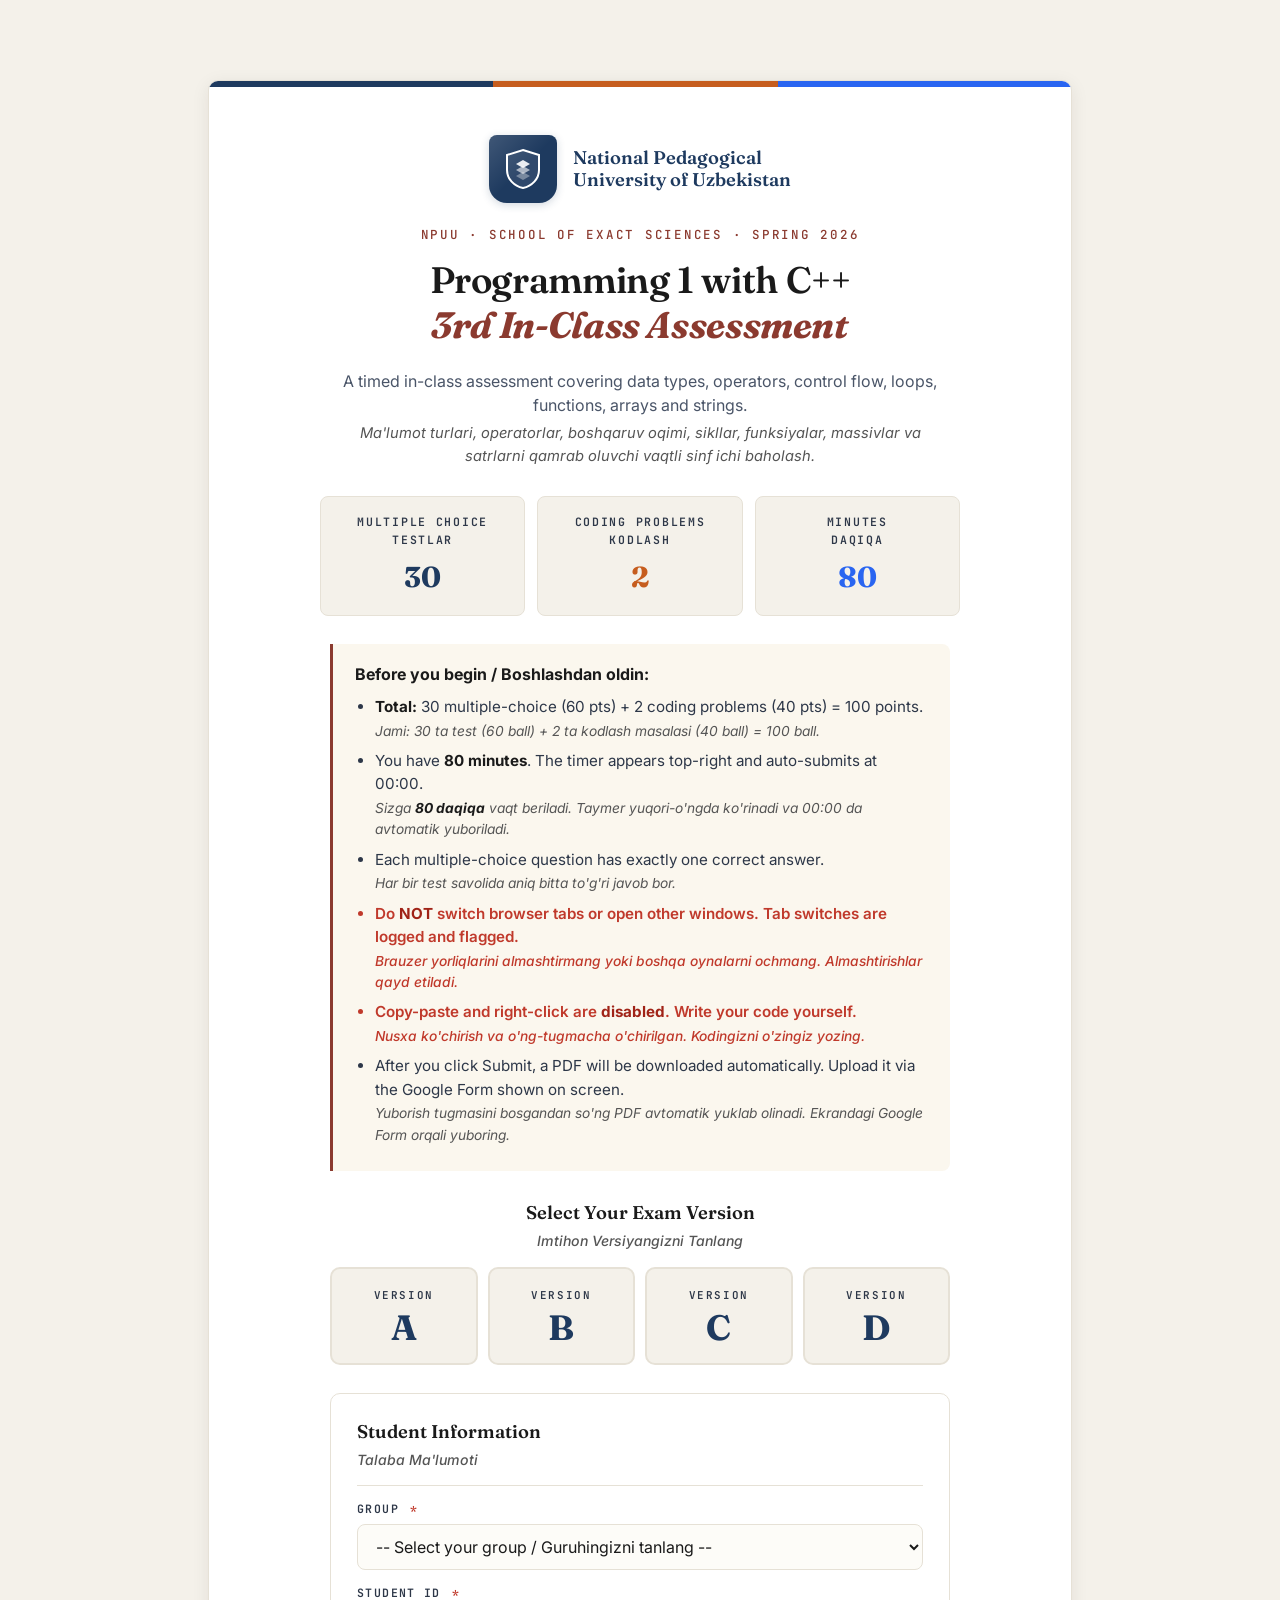
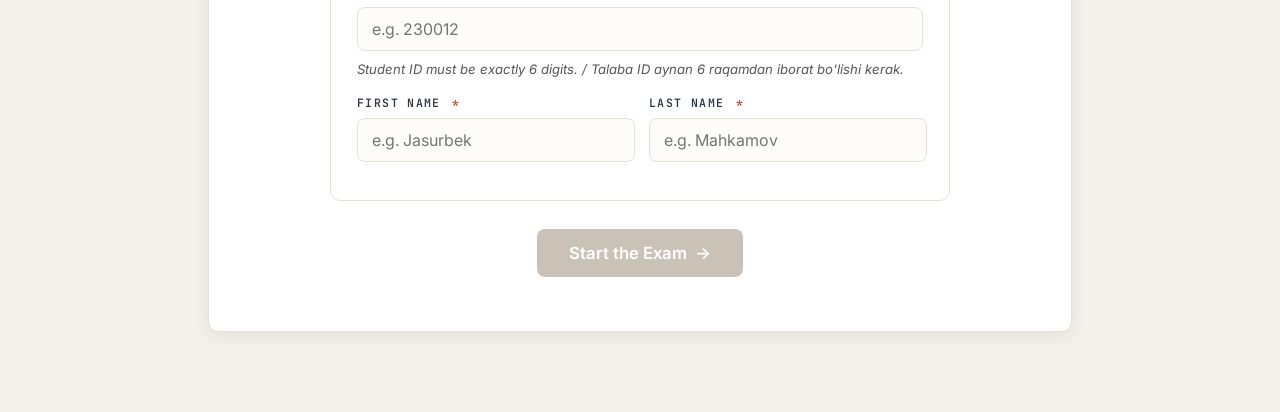
==== index.html @ 938a94cd "Initial Upload" ====
<!doctype html>
<html lang="en">
  <head>
    <meta charset="UTF-8" />
    <meta name="viewport" content="width=device-width, initial-scale=1.0" />
    <title>Programming 1 with C++ — 3rd In-Class Assessment — NPUU</title>
    <link rel="preconnect" href="https://fonts.googleapis.com" />
    <link rel="preconnect" href="https://fonts.gstatic.com" crossorigin />
    <link
      href="https://fonts.googleapis.com/css2?family=Fraunces:wght@500;600;700&family=Inter:wght@400;500;600;700&family=JetBrains+Mono:wght@400;500&display=swap"
      rel="stylesheet"
    />
    <link rel="stylesheet" href="css/styles.css" />
  </head>
  <body>
    <div class="wrap">
      <section id="welcome">
        <!-- NPUU Logo Block -->
        <div class="logo-block">
          <div class="logo-shield">
            <svg
              viewBox="0 0 42 42"
              fill="none"
              xmlns="http://www.w3.org/2000/svg"
            >
              <path
                d="M21 2 L37 7 L37 22 C37 31 30 38 21 40 C12 38 5 31 5 22 L5 7 Z"
                stroke="white"
                stroke-width="2"
                fill="rgba(255,255,255,0.08)"
              />
              <path
                d="M14 16 L21 12 L28 16 L21 20 Z"
                fill="white"
                opacity="0.9"
              />
              <path
                d="M14 22 L21 18 L28 22 L21 26 Z"
                fill="white"
                opacity="0.6"
              />
              <path
                d="M14 28 L21 24 L28 28 L21 32 Z"
                fill="white"
                opacity="0.35"
              />
            </svg>
          </div>
          <div class="logo-text">
            <div class="ln1">National Pedagogical</div>
            <div class="ln2">University of Uzbekistan</div>
          </div>
        </div>

        <div class="eyebrow">NPUU · School of Exact Sciences · Spring 2026</div>
        <h1>Programming 1 with C++<br /><em>3rd In-Class Assessment</em></h1>

        <p class="lead">
          A timed in-class assessment covering data types, operators, control
          flow, loops, functions, arrays and strings.
          <span class="uz"
            >Ma'lumot turlari, operatorlar, boshqaruv oqimi, sikllar,
            funksiyalar, massivlar va satrlarni qamrab oluvchi vaqtli sinf ichi
            baholash.</span
          >
        </p>

        <div class="meta-grid">
          <div class="meta-item m1">
            <div class="k">Multiple Choice<br />Testlar</div>
            <div class="v">30</div>
          </div>
          <div class="meta-item m2">
            <div class="k">Coding Problems<br />Kodlash</div>
            <div class="v">2</div>
          </div>
          <div class="meta-item m3">
            <div class="k">Minutes<br />Daqiqa</div>
            <div class="v">80</div>
          </div>
        </div>

        <div class="rules">
          <strong>Before you begin / Boshlashdan oldin:</strong>
          <ul>
            <li>
              <b>Total:</b> 30 multiple-choice (60 pts) + 2 coding problems (40
              pts) = 100 points.
              <span class="uz"
                >Jami: 30 ta test (60 ball) + 2 ta kodlash masalasi (40 ball) =
                100 ball.</span
              >
            </li>
            <li>
              You have <b>80 minutes</b>. The timer appears top-right and
              auto-submits at 00:00.
              <span class="uz"
                >Sizga <b>80 daqiqa</b> vaqt beriladi. Taymer yuqori-o'ngda
                ko'rinadi va 00:00 da avtomatik yuboriladi.</span
              >
            </li>
            <li>
              Each multiple-choice question has exactly one correct answer.
              <span class="uz"
                >Har bir test savolida aniq bitta to'g'ri javob bor.</span
              >
            </li>
            <li class="rule-critical">
              Do <b>NOT</b> switch browser tabs or open other windows. Tab
              switches are logged and flagged.
              <span class="uz"
                >Brauzer yorliqlarini almashtirmang yoki boshqa oynalarni
                ochmang. Almashtirishlar qayd etiladi.</span
              >
            </li>
            <li class="rule-critical">
              Copy-paste and right-click are <b>disabled</b>. Write your code
              yourself.
              <span class="uz"
                >Nusxa ko'chirish va o'ng-tugmacha o'chirilgan. Kodingizni
                o'zingiz yozing.</span
              >
            </li>
            <li>
              After you click Submit, a PDF will be downloaded automatically.
              Upload it via the Google Form shown on screen.
              <span class="uz"
                >Yuborish tugmasini bosgandan so'ng PDF avtomatik yuklab
                olinadi. Ekrandagi Google Form orqali yuboring.</span
              >
            </li>
          </ul>
        </div>

        <!-- Version Selection -->
        <div class="version-section">
          <h3>
            Select Your Exam Version
            <span class="uz">Imtihon Versiyangizni Tanlang</span>
          </h3>
          <div class="version-grid">
            <div class="version-card" data-version="A">
              <div class="v-label">Version</div>
              <div class="v-letter">A</div>
            </div>
            <div class="version-card" data-version="B">
              <div class="v-label">Version</div>
              <div class="v-letter">B</div>
            </div>
            <div class="version-card" data-version="C">
              <div class="v-label">Version</div>
              <div class="v-letter">C</div>
            </div>
            <div class="version-card" data-version="D">
              <div class="v-label">Version</div>
              <div class="v-letter">D</div>
            </div>
          </div>
        </div>

        <!-- Student Info Form -->
        <div class="info-form">
          <h3>
            Student Information
            <span class="uz">Talaba Ma'lumoti</span>
          </h3>
          <hr />

          <div class="form-row">
            <label>Group <span class="req">*</span></label>
            <select id="studentGroup">
              <option value="">
                -- Select your group / Guruhingizni tanlang --
              </option>
              <option value="FAR1">FAR1</option>
              <option value="FAR2">FAR2</option>
              <option value="FM4">FM4</option>
              <option value="FM5">FM5</option>
              <option value="FIT5">FIT5</option>
            </select>
          </div>

          <div class="form-row">
            <label>Student ID <span class="req">*</span></label>
            <input
              type="text"
              id="studentId"
              placeholder="e.g. 230012"
              maxlength="6"
              inputmode="numeric"
              autocomplete="off"
            />
            <div class="hint" id="idHint">
              Student ID must be exactly 6 digits. / Talaba ID aynan 6 raqamdan
              iborat bo'lishi kerak.
            </div>
          </div>

          <div class="form-two">
            <div class="form-row">
              <label>First Name <span class="req">*</span></label>
              <input
                type="text"
                id="studentFirstName"
                placeholder="e.g. Jasurbek"
                autocomplete="off"
              />
            </div>
            <div class="form-row">
              <label>Last Name <span class="req">*</span></label>
              <input
                type="text"
                id="studentLastName"
                placeholder="e.g. Mahkamov"
                autocomplete="off"
              />
            </div>
          </div>
        </div>

        <button id="startBtn" class="btn" type="button" disabled>
          Start the Exam &nbsp;→
        </button>
      </section>
    </div>

    <!-- Modal popup -->
    <div id="modal" class="modal-overlay" role="dialog" aria-modal="true">
      <div class="modal" id="modal-box">
        <div class="modal-body">
          <div class="modal-icon" id="modal-icon">!</div>
          <h3 id="modal-title">
            Title
            <span class="uz" id="modal-title-uz">Sarlavha</span>
          </h3>
          <p id="modal-text">Message</p>
          <div
            class="progress-info"
            id="modal-progress"
            style="display: none"
          ></div>
        </div>
        <div class="modal-footer">
          <button id="modal-cancel" class="modal-btn secondary" type="button">
            Cancel
          </button>
          <button id="modal-ok" class="modal-btn primary" type="button">
            OK
          </button>
        </div>
      </div>
    </div>

    <!-- Load scripts -->
    <script src="js/questions/question-bank.js"></script>
    <script src="js/questions/version-a.js"></script>
    <script src="js/questions/version-b.js"></script>
    <script src="js/questions/version-c.js"></script>
    <script src="js/questions/version-d.js"></script>
    <script src="js/app.js"></script>
  </body>
</html>
---- css/styles.css ----
/* =============================================================
   C++ Homework Assignment — Shared Styles
   Academic/editorial theme for NPUU
   ============================================================= */

:root{
  --bg:          #f4f1ea;
  --bg-panel:    #ffffff;
  --ink:         #1a1a1a;
  --ink-strong:  #2d3748;
  --ink-soft:    #4a5568;        /* darker than before */
  --ink-medium:  #555555;         /* for dark-but-not-black body text */
  --ink-faint:   #718096;
  --line:        #e6e1d6;
  --accent:      #8b3a2f;
  --accent-dark: #6b2a22;
  --c1:          #1e3a5f;
  --c2:          #c65d1e;
  --c3:          #2965f1;
  --c4:          #0f8c93;
  --danger:      #c0392b;
  --danger-dark: #a02317;
  --danger-bg:   #fce8e6;
  --correct:     #2d7a3a;
  --correct-bg:  #e8f3ea;
  --wrong:       #b3261e;
  --wrong-bg:    #fbe9e7;
  --warn:        #c14a1a;
  --code-light:  #e8f1f8;         /* student code box */
  --code-light2: #fff4e6;         /* reference solution box */
  --radius:      10px;
  --shadow-sm:   0 1px 2px rgba(0,0,0,.05);
  --shadow-md:   0 4px 18px rgba(40,30,20,.08);
}

*,*::before,*::after{box-sizing:border-box;margin:0;padding:0}
html,body{
  background:var(--bg);
  color:var(--ink-strong);
  font-family:'Inter',system-ui,-apple-system,sans-serif;
  line-height:1.55;
  -webkit-font-smoothing:antialiased;
}

body{
  background-image:
    radial-gradient(circle at 20% 10%, rgba(30,58,95,.05), transparent 40%),
    radial-gradient(circle at 80% 90%, rgba(198,93,30,.05), transparent 45%),
    var(--bg);
  min-height:100vh;
  user-select:none;
  -webkit-user-select:none;
  -moz-user-select:none;
}

input[type="text"], textarea, select {
  user-select:text !important;
  -webkit-user-select:text !important;
}

.wrap{max-width:920px;margin:0 auto;padding:40px 28px 80px}

/* ---------- Welcome screen ---------- */
#welcome{
  background:var(--bg-panel);
  border:1px solid var(--line);
  border-radius:var(--radius);
  padding:54px 40px;
  margin-top:40px;
  box-shadow:var(--shadow-md);
  text-align:center;
  position:relative;
  overflow:hidden;
}
#welcome::before{
  content:"";
  position:absolute;inset:0 0 auto 0;height:6px;
  background:linear-gradient(90deg,var(--c1) 0 33%,var(--c2) 33% 66%,var(--c3) 66% 100%);
}

/* ---------- NPUU logo block ---------- */
.logo-block{
  display:flex;align-items:center;justify-content:center;
  gap:16px;margin-bottom:22px;flex-wrap:wrap;
}
.logo-shield{
  width:68px;height:68px;flex-shrink:0;
  background:var(--c1);
  border-radius:8px 8px 18px 18px;
  position:relative;
  display:flex;align-items:center;justify-content:center;
  box-shadow:0 2px 8px rgba(30,58,95,.2);
}
.logo-shield::before{
  content:"";position:absolute;inset:0;
  border-radius:8px 8px 18px 18px;
  background:linear-gradient(135deg, rgba(255,255,255,.15) 0%, transparent 50%);
}
.logo-shield svg{
  width:42px;height:42px;position:relative;z-index:1;
}
.logo-text{text-align:left;line-height:1.2}
.logo-text .ln1{font-family:'Fraunces',serif;font-weight:600;font-size:1.15rem;color:var(--c1)}
.logo-text .ln2{font-family:'Fraunces',serif;font-weight:600;font-size:1.15rem;color:var(--c1)}

.eyebrow{
  font-family:'JetBrains Mono',monospace;
  font-size:.78rem;letter-spacing:.22em;text-transform:uppercase;
  color:var(--accent);margin-bottom:14px;font-weight:500;
}

#welcome h1{
  font-family:'Fraunces',serif;font-weight:600;
  font-size:clamp(1.6rem,4vw,2.3rem);
  line-height:1.2;letter-spacing:-.01em;margin-bottom:22px;
  color:var(--ink);
}
#welcome h1 em{color:var(--accent);font-style:italic;font-weight:700}

.lead{
  max-width:620px;margin:0 auto 28px;
  color:var(--ink-soft);font-size:1rem;
}
.lead .uz{display:block;margin-top:4px;font-style:italic;color:var(--ink-medium);font-size:.92rem}

/* ---------- Meta grid (stat cards) - DARK TEXT ---------- */
.meta-grid{
  display:grid;grid-template-columns:repeat(3,1fr);gap:12px;
  max-width:640px;margin:0 auto 28px;
}
.meta-item{
  background:var(--bg);
  border:1px solid var(--line);
  border-radius:8px;
  padding:16px 10px;
  text-align:center;
}
.meta-item .k{
  font-family:'JetBrains Mono',monospace;
  font-size:.72rem;
  letter-spacing:.15em;
  text-transform:uppercase;
  color:var(--ink-strong);        /* DARK text */
  font-weight:600;
  margin-bottom:6px;
}
.meta-item .v{
  font-family:'Fraunces',serif;
  font-weight:700;
  font-size:1.8rem;
  color:var(--ink);               /* DARKEST text */
}
.meta-item.m1 .v{color:var(--c1)}
.meta-item.m2 .v{color:var(--c2)}
.meta-item.m3 .v{color:var(--c3)}

/* ---------- Rules box - DARK TEXT, RED for critical ---------- */
.rules{
  text-align:left;
  max-width:620px;
  margin:0 auto 28px;
  background:#fbf7ee;
  border-left:3px solid var(--accent);
  padding:18px 22px;
  border-radius:0 8px 8px 0;
  font-size:.95rem;
  color:var(--ink-strong);        /* DARK body text */
}
.rules strong{
  color:var(--ink);               /* DARKEST */
  font-size:1rem;
  display:block;
  margin-bottom:8px;
}
.rules ul{margin-top:6px;padding-left:20px}
.rules li{margin:7px 0;color:var(--ink-strong)}
.rules li b{color:var(--ink);font-weight:700}
.rules li .uz{
  display:block;
  color:var(--ink-medium);
  font-style:italic;
  font-size:.86rem;
  margin-top:2px;
}
.rules li.rule-critical{
  color:var(--danger);            /* RED for tab-switching and copy-paste rules */
  font-weight:600;
}
.rules li.rule-critical b{color:var(--danger-dark)}
.rules li.rule-critical .uz{color:var(--danger);font-style:italic;font-weight:500}

/* ---------- Version selection ---------- */
.version-section{
  max-width:620px;margin:24px auto 28px;
}
.version-section h3{
  font-family:'Fraunces',serif;
  font-weight:600;
  font-size:1.15rem;
  text-align:center;
  color:var(--ink);
  margin-bottom:4px;
}
.version-section h3 .uz{
  display:block;
  font-family:'Inter',sans-serif;
  font-weight:500;
  font-style:italic;
  color:var(--ink-medium);
  font-size:.88rem;
  margin-top:2px;
}
.version-grid{
  display:grid;
  grid-template-columns:repeat(4,1fr);
  gap:10px;
  margin-top:16px;
}
.version-card{
  background:var(--bg);
  border:2px solid var(--line);
  border-radius:10px;
  padding:18px 10px;
  text-align:center;
  cursor:pointer;
  transition:all .15s ease;
  user-select:none;
}
.version-card:hover{
  background:#fff;
  border-color:var(--accent);
  transform:translateY(-1px);
}
.version-card.selected{
  background:#fff;
  border-color:var(--accent);
  box-shadow:0 4px 12px rgba(139,58,47,.2);
}
.version-card .v-label{
  font-family:'JetBrains Mono',monospace;
  font-size:.68rem;
  letter-spacing:.15em;
  color:var(--ink-strong);
  text-transform:uppercase;
  margin-bottom:6px;
  font-weight:600;
}
.version-card .v-letter{
  font-family:'Fraunces',serif;
  font-weight:700;
  font-size:2.2rem;
  color:var(--c1);
  line-height:1;
}
.version-card.selected .v-letter{color:var(--accent)}
.version-card .v-desc{
  font-size:.72rem;
  color:var(--ink-medium);
  margin-top:6px;
  font-style:italic;
}

/* ---------- Student info form ---------- */
.info-form{
  text-align:left;
  max-width:620px;
  margin:0 auto 28px;
  background:#fff;
  border:1px solid var(--line);
  border-radius:var(--radius);
  padding:24px 26px;
}
.info-form h3{
  font-family:'Fraunces',serif;
  font-weight:600;
  font-size:1.15rem;
  margin-bottom:4px;
  color:var(--ink);
}
.info-form h3 .uz{
  display:block;
  font-family:'Inter',sans-serif;
  font-weight:500;
  font-style:italic;
  color:var(--ink-medium);
  font-size:.88rem;
  margin-top:2px;
}
.info-form hr{border:none;border-top:1px solid var(--line);margin:14px 0}

.form-row{display:flex;flex-direction:column;gap:6px;margin-bottom:14px}
.form-row label{
  font-family:'JetBrains Mono',monospace;
  font-size:.72rem;
  letter-spacing:.12em;
  text-transform:uppercase;
  color:var(--ink-strong);
  font-weight:600;
}
.form-row label .req{color:var(--danger);margin-left:3px}
.form-row input, .form-row select{
  font-family:'Inter',sans-serif;
  font-size:1rem;
  padding:11px 14px;
  border:1.5px solid var(--line);
  border-radius:8px;
  background:#fdfcf8;
  color:var(--ink);
  transition:border-color .15s ease;
}
.form-row input:focus, .form-row select:focus{
  outline:none;
  border-color:var(--accent);
  background:#fff;
}
.form-row .hint{
  font-size:.82rem;
  color:var(--ink-medium);
  font-style:italic;
  margin-top:2px;
}
.form-two{display:grid;grid-template-columns:1fr 1fr;gap:14px}

/* ---------- Button ---------- */
.btn{
  display:inline-flex;align-items:center;gap:10px;
  font-family:'Inter',sans-serif;
  font-size:1.05rem;
  font-weight:600;
  background:var(--accent);
  color:#fff;
  border:none;
  padding:14px 32px;
  border-radius:8px;
  cursor:pointer;
  transition:transform .15s ease, background .2s ease, box-shadow .2s ease;
  box-shadow:0 2px 0 var(--accent-dark);
}
.btn:hover:not(:disabled){
  background:var(--accent-dark);
  transform:translateY(-1px);
  box-shadow:0 4px 0 var(--accent-dark);
}
.btn:active:not(:disabled){
  transform:translateY(1px);
  box-shadow:0 1px 0 var(--accent-dark);
}
.btn:disabled{
  background:#b5a99a;
  cursor:not-allowed;
  box-shadow:none;
  transform:none;
  opacity:.7;
}

/* ---------- Timer ---------- */
#timer{
  position:fixed;top:16px;right:16px;z-index:1000;
  display:none;
  background:var(--ink);color:#fff;
  font-family:'JetBrains Mono',monospace;font-weight:600;
  font-size:1.55rem;padding:14px 22px;border-radius:10px;
  box-shadow:0 4px 18px rgba(0,0,0,.3);
  min-width:200px;text-align:center;
  border:2px solid var(--ink);
  line-height:1.1;
}
#timer .tlabel{
  display:block;font-size:.72rem;
  letter-spacing:.22em;opacity:.75;
  margin-bottom:6px;text-transform:uppercase;
  font-weight:500;
}
#timer.warning{background:var(--warn);border-color:var(--warn);animation:pulse 1.2s ease-in-out infinite}
#timer.danger{background:var(--wrong);border-color:var(--wrong);animation:pulse .8s ease-in-out infinite}
@keyframes pulse{0%,100%{opacity:1}50%{opacity:.72}}

#tabcount{
  position:fixed;top:16px;left:16px;z-index:1000;display:none;
  background:var(--ink);color:#fff;
  font-family:'JetBrains Mono',monospace;
  font-size:1.15rem;
  font-weight:500;
  padding:14px 20px;
  border-radius:10px;
  opacity:.95;
  box-shadow:0 4px 14px rgba(0,0,0,.25);
  min-width:180px;
  text-align:center;
  line-height:1.15;
  border:2px solid var(--ink);
}
#tabcount .tclabel{
  display:block;font-size:.7rem;
  letter-spacing:.22em;opacity:.75;
  margin-bottom:6px;text-transform:uppercase;
  font-weight:500;
}
#tabcount.flagged{background:var(--wrong);border-color:var(--wrong);opacity:1}
#tabcount b{color:#ffd700;font-size:1.45rem;font-weight:700}

/* ---------- Test page ---------- */
.test-header{
  border-bottom:1px solid var(--line);
  padding-top:10px;
  padding-bottom:20px;
  margin-bottom:28px;
}

/* Exam title bar: title on left, big version badge on right */
.exam-title-bar{
  display:flex;
  align-items:center;
  justify-content:space-between;
  gap:18px;
  flex-wrap:wrap;
  margin-bottom:18px;
  padding:0 210px;    /* clear the floating widgets at both sides */
  min-height:60px;
  padding-bottom:12px;
  border-bottom:2px solid var(--c1);
}
.exam-title-bar .exam-title{
  font-family:'Fraunces',serif;
  font-weight:600;
  font-size:1.55rem;
  color:var(--ink);
  line-height:1.1;
  margin:0;
}
.exam-title-bar .exam-subtitle{
  font-family:'JetBrains Mono',monospace;
  font-size:.75rem;
  color:var(--ink-medium);
  letter-spacing:.15em;
  text-transform:uppercase;
  margin-top:4px;
}
.version-badge-big{
  font-family:'JetBrains Mono',monospace;
  font-weight:700;
  font-size:.95rem;
  letter-spacing:.15em;
  text-transform:uppercase;
  color:#fff;
  background:linear-gradient(135deg, var(--accent) 0%, #6b2a22 100%);
  padding:12px 22px;
  border-radius:10px;
  box-shadow:0 4px 14px rgba(139,58,47,.35);
  white-space:nowrap;
}

/* 2-column info grid: student info + exam structure */
.exam-info-grid{
  display:grid;
  grid-template-columns:1fr 1fr;
  gap:18px;
  margin-bottom:20px;
}
.exam-info-card{
  background:var(--bg-panel);
  border:1px solid var(--line);
  border-left:5px solid var(--c1);
  border-radius:10px;
  padding:18px 20px;
  display:flex;
  align-items:flex-start;
  gap:16px;
  box-shadow:var(--shadow-sm);
  min-height:180px;
}
.exam-info-card .eic-icon{
  font-family:'Fraunces',serif;
  font-weight:700;
  font-size:1.6rem;
  color:#fff;
  background:var(--c1);
  width:54px;
  height:54px;
  border-radius:12px;
  display:flex;
  align-items:center;
  justify-content:center;
  flex-shrink:0;
  line-height:1;
}
.exam-info-card .eic-body{flex:1;min-width:0}
.exam-info-card .eic-label{
  font-family:'JetBrains Mono',monospace;
  font-size:.72rem;
  letter-spacing:.14em;
  text-transform:uppercase;
  color:var(--ink-strong);
  font-weight:700;
  margin-bottom:10px;
  line-height:1.3;
  padding-bottom:8px;
  border-bottom:1.5px dashed #d8d0bc;
}
/* Per-card accents */
.exam-info-card.card-student{border-left-color:var(--c1)}
.exam-info-card.card-student .eic-icon{background:var(--c1);font-size:1.5rem}
.exam-info-card.card-points{border-left-color:var(--c2)}
.exam-info-card.card-points .eic-icon{background:var(--c2)}

/* Student info rows */
.student-rows{display:flex;flex-direction:column;gap:6px}
.sr-row{
  display:flex;
  align-items:baseline;
  gap:10px;
  padding:4px 0;
  font-size:.95rem;
  border-bottom:1px dotted #e6dfcc;
}
.sr-row:last-child{border-bottom:none}
.sr-label{
  font-family:'JetBrains Mono',monospace;
  font-size:.78rem;
  color:var(--ink-medium);
  font-weight:500;
  flex-shrink:0;
  min-width:140px;
}
.sr-val{
  font-family:'Fraunces',serif;
  font-weight:700;
  color:var(--ink);
  font-size:1.05rem;
  flex:1;
  text-align:right;
}

/* Points rows: "30 Tests × 2 pts = 60 points" */
.points-rows{display:flex;flex-direction:column;gap:4px}
.points-row{
  display:grid;
  grid-template-columns:1fr auto auto;
  gap:10px;
  align-items:baseline;
  padding:6px 0;
  border-bottom:1px dotted #e6dfcc;
  font-size:.95rem;
}
.points-row:last-child{border-bottom:none}
.points-row .pr-left{
  font-family:'Inter',sans-serif;
  color:var(--ink-strong);
  font-weight:500;
}
.points-row .pr-eq{
  font-family:'JetBrains Mono',monospace;
  color:var(--ink-medium);
  font-weight:500;
}
.points-row .pr-right{
  font-family:'Fraunces',serif;
  font-weight:700;
  color:var(--c2);
  font-size:1.05rem;
  text-align:right;
  min-width:80px;
}
.points-row.points-total{
  margin-top:4px;
  padding-top:10px;
  border-top:2px solid var(--c2);
  border-bottom:none;
}
.points-row.points-total .pr-left{
  font-weight:700;
  color:var(--accent);
  font-family:'JetBrains Mono',monospace;
  font-size:.85rem;
  letter-spacing:.06em;
}
.points-row.points-total .pr-right{
  color:var(--accent);
  font-size:1.3rem;
}

.progress-rail{
  margin-top:14px;
  background:var(--line);
  height:8px;border-radius:4px;
  overflow:hidden;
}
.progress-fill{
  height:100%;
  background:linear-gradient(90deg,var(--accent),var(--c2));
  width:0%;
  transition:width .25s ease;
}
.progress-text{
  font-family:'JetBrains Mono',monospace;
  font-size:.85rem;
  color:var(--ink-strong);
  font-weight:500;
  margin-top:8px;
}

.section-heading{
  margin:44px 0 18px;
  font-family:'Fraunces',serif;
  font-size:1.4rem;
  font-weight:600;
  display:flex;align-items:baseline;gap:14px;
  padding-bottom:10px;
  border-bottom:2px solid var(--c1);
  color:var(--ink);
}
.section-heading .num{
  font-family:'JetBrains Mono',monospace;
  font-size:.75rem;
  font-weight:500;
  color:var(--c1);
  letter-spacing:.15em;
}
.section-heading .uz{
  font-size:.95rem;
  font-style:italic;
  font-weight:500;
  color:var(--ink-soft);
  margin-left:auto;
}
.section-heading:first-of-type{margin-top:0}
.section-heading.s-code{border-color:var(--c2)}
.section-heading.s-code .num{color:var(--c2)}

/* ---------- Question cards ---------- */
.q-card{
  background:var(--bg-panel);
  border:1px solid var(--line);
  border-radius:var(--radius);
  padding:20px 22px;
  margin-bottom:12px;
  box-shadow:var(--shadow-sm);
}
.q-num{
  font-family:'JetBrains Mono',monospace;
  font-size:.72rem;
  font-weight:500;
  letter-spacing:.15em;
  text-transform:uppercase;
  color:var(--ink-medium);
  margin-bottom:8px;
}
.q-text{
  font-size:1rem;
  font-weight:500;
  margin-bottom:6px;
  color:var(--ink);
}
.q-text code, .q-text .code{
  font-family:'JetBrains Mono',monospace;
  background:#f0ebe0;
  padding:1px 5px;
  border-radius:3px;
  font-size:.9em;
}
.q-text-uz{
  font-size:.92rem;
  color:var(--ink-soft);
  font-style:italic;
  margin-bottom:14px;
}
.q-text-uz code, .q-text-uz .code{
  font-family:'JetBrains Mono',monospace;
  background:#f0ebe0;
  padding:1px 5px;
  border-radius:3px;
  font-size:.9em;
  font-style:normal;
}

.opt-list{display:flex;flex-direction:column;gap:8px}
.opt{
  display:flex;align-items:flex-start;gap:12px;
  padding:11px 14px;
  border:1.5px solid var(--line);
  border-radius:8px;
  cursor:pointer;
  user-select:none;
  transition:background .12s ease, border-color .12s ease;
  background:#fdfcf8;
}
.opt:hover{background:#f7f2e6;border-color:#cfc6b4}
.opt.selected{background:#fdf1d9;border-color:var(--c2)}
.opt .letter{
  font-family:'JetBrains Mono',monospace;
  font-weight:700;
  color:var(--accent);
  flex-shrink:0;
  width:18px;
  font-size:.95rem;
}
.opt .opt-content{flex:1}
.opt .opt-text{
  font-family:'JetBrains Mono',monospace;
  font-size:.92rem;
  color:var(--ink);
  word-break:break-word;
  line-height:1.4;
}
.opt .opt-text-uz{
  font-family:'Inter',sans-serif;
  font-size:.82rem;
  color:var(--ink-soft);
  font-style:italic;
  margin-top:3px;
  line-height:1.35;
}

/* ---------- Coding problem card ---------- */
.code-card{
  background:var(--bg-panel);
  border:1px solid var(--line);
  border-radius:var(--radius);
  padding:24px 26px;
  margin-bottom:20px;
  box-shadow:var(--shadow-sm);
  border-left:4px solid var(--c2);
}
.code-card .code-num{
  font-family:'JetBrains Mono',monospace;
  font-size:.75rem;
  font-weight:500;
  letter-spacing:.15em;
  text-transform:uppercase;
  color:var(--c2);
  margin-bottom:8px;
}

/* Eye-catching problem header: numbered badge + points pill */
.code-header-row{
  display:flex;
  align-items:center;
  justify-content:space-between;
  gap:14px;
  margin-bottom:14px;
  padding-bottom:14px;
  border-bottom:2px dashed #e6dfcc;
}
.code-badge{
  display:flex;
  align-items:center;
  gap:12px;
}
.code-badge .code-badge-num{
  font-family:'Fraunces',serif;
  font-weight:700;
  font-size:2rem;
  line-height:1;
  color:#fff;
  background:linear-gradient(135deg, var(--c2) 0%, #a04414 100%);
  width:54px;
  height:54px;
  border-radius:12px;
  display:flex;
  align-items:center;
  justify-content:center;
  box-shadow:0 4px 12px rgba(198,93,30,.35);
  flex-shrink:0;
}
.code-badge .code-badge-label{
  font-family:'JetBrains Mono',monospace;
  font-size:.72rem;
  letter-spacing:.18em;
  text-transform:uppercase;
  color:var(--c2);
  font-weight:700;
  line-height:1.3;
}
.code-badge .code-badge-label .uz{
  display:block;
  font-family:'Inter',sans-serif;
  font-style:italic;
  font-weight:500;
  font-size:.72rem;
  color:var(--ink-medium);
  letter-spacing:.08em;
  text-transform:none;
  margin-top:2px;
}
.code-points-pill{
  font-family:'JetBrains Mono',monospace;
  font-weight:700;
  font-size:.82rem;
  color:#fff;
  background:linear-gradient(135deg, var(--accent) 0%, #6b2a22 100%);
  padding:10px 18px;
  border-radius:22px;
  letter-spacing:.08em;
  white-space:nowrap;
  box-shadow:0 3px 10px rgba(139,58,47,.3);
}
.code-points-pill .pill-uz{
  display:inline;
  opacity:.85;
  font-style:italic;
  font-weight:500;
  margin-left:4px;
}
.code-card h3{
  font-family:'Fraunces',serif;
  font-weight:600;
  font-size:1.15rem;
  margin-bottom:4px;
  color:var(--ink);
}
.code-card h3 .uz{
  display:block;
  font-family:'Inter',sans-serif;
  font-weight:500;
  font-style:italic;
  color:var(--ink-soft);
  font-size:.92rem;
  margin-top:2px;
}
.code-card .lang-label{
  font-family:'JetBrains Mono',monospace;
  font-size:.7rem;
  letter-spacing:.15em;
  text-transform:uppercase;
  color:var(--c1);
  font-weight:600;
  margin-top:16px;
  margin-bottom:6px;
}
.code-card .lang-label.uz{color:var(--accent)}
.code-card p, .code-card ol{
  font-size:.95rem;
  line-height:1.6;
  color:var(--ink-soft);
}
.code-card ol{margin-left:20px;margin-top:4px}
.code-card ol li{margin-bottom:4px}
.code-card ol.uz{font-style:italic;color:var(--ink-medium)}
.code-card code{
  font-family:'JetBrains Mono',monospace;
  background:#f0ebe0;
  padding:1px 5px;
  border-radius:3px;
  font-size:.9em;
  font-style:normal;
}

/* ---------- Hints panel (above textarea) ---------- */
.hints-panel{
  margin-top:18px;
  background:#fbf7ee;
  border:1px solid var(--line);
  border-left:4px solid var(--c4);
  border-radius:8px;
  padding:14px 18px 14px 16px;
}
.hints-title{
  font-family:'JetBrains Mono',monospace;
  font-size:.72rem;
  letter-spacing:.18em;
  text-transform:uppercase;
  font-weight:700;
  margin-bottom:12px;
  padding-bottom:8px;
  border-bottom:1px dashed #d8d0bc;
}
.hints-title .hints-title-en{
  color:var(--c4);
  display:block;
}
.hints-title .hints-title-uz{
  color:var(--ink-medium);
  display:block;
  font-style:italic;
  font-weight:500;
  text-transform:none;
  letter-spacing:.06em;
  font-size:.78rem;
  margin-top:2px;
  font-family:'Inter',sans-serif;
}
.hint-item{
  padding:8px 0 8px 22px;
  border-bottom:1px dashed #e6dfcc;
  position:relative;
}
.hint-item:last-child{border-bottom:none;padding-bottom:2px}
.hint-item:first-child{padding-top:2px}
.hint-item::before{
  content:"→";
  position:absolute;
  left:0;
  top:8px;
  color:var(--c4);
  font-weight:700;
  font-family:'JetBrains Mono',monospace;
}
.hint-item:first-child::before{top:2px}
.hint-item .hint-en{
  font-size:.95rem;
  color:var(--ink);
  line-height:1.45;
}
.hint-item .hint-uz{
  font-size:.87rem;
  color:var(--ink-medium);
  font-style:italic;
  margin-top:3px;
  line-height:1.4;
}
.hint-item code,
.hint-item .code{
  font-family:'JetBrains Mono',monospace;
  background:#f0ebe0;
  padding:1px 5px;
  border-radius:3px;
  font-size:.88em;
}

/* ---------- Colored code editor (overlay pattern) ---------- */
.code-editor-wrap{
  position:relative;
  margin-top:14px;
  border:1.5px solid var(--line);
  border-radius:8px;
  background:#1e1e1e;
  overflow:hidden;
  min-height:340px;
}
.code-editor-wrap:focus-within{border-color:var(--c2)}

.code-editor-highlight,
.code-editor-input{
  font-family:'JetBrains Mono', 'Menlo', 'Consolas', monospace;
  font-size:.88rem;
  line-height:1.55;
  padding:14px 16px;
  margin:0;
  border:none;
  white-space:pre-wrap;
  word-wrap:break-word;
  overflow-wrap:break-word;
  tab-size:4;
  -moz-tab-size:4;
  letter-spacing:0;
}

.code-editor-highlight{
  position:absolute;
  inset:0;
  color:#e8e2d0;
  background:transparent;
  pointer-events:none;
  user-select:none;
  z-index:0;
  overflow:hidden;
  box-sizing:border-box;
  width:100%;
  height:100%;
}
/* English-language // comments: bright yellow */
.code-editor-highlight .c-en{
  color:#ffd866;
  font-weight:500;
}
/* Uzbek-language // comments: light green, italic */
.code-editor-highlight .c-uz{
  color:#8ee087;
  font-style:italic;
}

.code-editor-input{
  position:relative;
  z-index:1;
  display:block;
  width:100%;
  min-height:340px;
  background:transparent;
  color:transparent;
  caret-color:#ffffff;
  outline:none;
  resize:vertical;
  box-sizing:border-box;
}
.code-editor-input::selection{
  background:rgba(255, 217, 102, .25);
  color:transparent;
}

/* ---------- Student info box on result screen ---------- */
.student-info-box{
  max-width:520px;
  margin:22px auto 18px;
  background:#fbf7ee;
  border:1px solid var(--line);
  border-left:4px solid var(--c1);
  border-radius:8px;
  padding:18px 22px;
  text-align:left;
}
.sinfo-row{
  display:grid;
  grid-template-columns:auto 1fr;
  gap:12px 20px;
  align-items:baseline;
  padding:9px 0;
  border-bottom:1px dashed #e6dfcc;
}
.sinfo-row:last-child{border-bottom:none;padding-bottom:2px}
.sinfo-row:first-child{padding-top:2px}
.sinfo-label{
  font-family:'JetBrains Mono',monospace;
  font-size:.75rem;
  letter-spacing:.12em;
  text-transform:uppercase;
  color:var(--c1);
  font-weight:700;
  min-width:130px;
}
.sinfo-label .sinfo-uz{
  display:block;
  font-family:'Inter',sans-serif;
  font-weight:600;
  font-style:italic;
  font-size:.72rem;
  color:var(--ink-strong);
  letter-spacing:0;
  text-transform:none;
  margin-top:2px;
}
/* Reuse sinfo-uz for stat labels too (on summary stats) */
.stat-item .stat-label .sinfo-uz{
  display:block;
  font-family:'Inter',sans-serif;
  font-weight:600;
  font-style:italic;
  font-size:.68rem;
  color:var(--ink-strong);
  letter-spacing:0;
  text-transform:none;
  margin-top:2px;
}
.sinfo-value{
  font-family:'Fraunces',serif;
  font-weight:600;
  font-size:1.15rem;
  color:var(--ink);
  text-align:right;
}

/* ---------- Submit bar ---------- */
.submit-bar{
  margin-top:36px;
  padding:24px;
  background:var(--bg-panel);
  border:1px solid var(--line);
  border-radius:var(--radius);
  display:flex;
  flex-direction:column;
  align-items:center;
  gap:14px;
  text-align:center;
}
.submit-bar .status{
  font-family:'JetBrains Mono',monospace;
  font-size:.85rem;
  color:var(--ink-soft);
}
.submit-bar .status b{color:var(--ink)}
.submit-bar .status .uz{
  display:block;
  font-style:italic;
  font-size:.78rem;
  color:var(--ink-medium);
  margin-top:2px;
  font-family:'Inter',sans-serif;
}

/* ---------- Modal ---------- */
.modal-overlay{
  position:fixed;inset:0;z-index:2000;
  background:rgba(20,15,10,.55);
  display:none;
  align-items:center;justify-content:center;
  padding:20px;
  backdrop-filter:blur(3px);
  -webkit-backdrop-filter:blur(3px);
}
.modal-overlay.show{display:flex;animation:fadeIn .18s ease}
@keyframes fadeIn{from{opacity:0}to{opacity:1}}

.modal{
  background:var(--bg-panel);
  border:1px solid var(--line);
  border-radius:var(--radius);
  max-width:480px;width:100%;
  padding:0;
  box-shadow:0 20px 60px rgba(0,0,0,.35);
  overflow:hidden;
  position:relative;
  animation:pop .22s cubic-bezier(.2,.9,.3,1.2);
}
@keyframes pop{from{transform:scale(.92);opacity:0}to{transform:scale(1);opacity:1}}
.modal::before{
  content:"";position:absolute;inset:0 0 auto 0;height:5px;
  background:var(--wrong);
}
.modal.success::before{background:var(--correct)}
.modal.info::before{background:var(--c1)}

.modal-body{padding:34px 30px 22px;text-align:center}
.modal-icon{
  width:56px;height:56px;border-radius:50%;
  background:var(--wrong-bg);color:var(--wrong);
  display:flex;align-items:center;justify-content:center;
  margin:0 auto 16px;font-size:1.8rem;font-weight:700;
  border:2px solid var(--wrong);
}
.modal.success .modal-icon{background:var(--correct-bg);color:var(--correct);border-color:var(--correct)}
.modal.info .modal-icon{background:#e9eef6;color:var(--c1);border-color:var(--c1)}

.modal h3{
  font-family:'Fraunces',serif;font-weight:600;font-size:1.25rem;
  margin-bottom:6px;color:var(--ink);
}
.modal h3 .uz{
  display:block;
  font-family:'Inter',sans-serif;font-weight:500;font-style:italic;
  font-size:.95rem;color:var(--ink-medium);margin-top:2px;
}
.modal p{color:var(--ink-soft);font-size:.98rem;line-height:1.55;margin-top:10px}
.modal p .uz{display:block;font-style:italic;color:var(--ink-medium);font-size:.9rem;margin-top:4px}
.modal p b{color:var(--ink)}
.modal .progress-info{
  background:#fbf7ee;
  border-left:3px solid var(--c2);
  padding:10px 14px;
  border-radius:0 6px 6px 0;
  margin-top:14px;
  font-size:.92rem;
  text-align:left;
}

.modal-footer{
  padding:16px 24px 22px;
  display:flex;justify-content:center;gap:10px;
  border-top:1px solid var(--line);
  background:#fbf7ee;
}
.modal-btn{
  display:inline-flex;align-items:center;justify-content:center;
  font-family:'Inter',sans-serif;
  font-weight:600;font-size:.98rem;
  border:none;padding:10px 28px;
  border-radius:8px;cursor:pointer;
  min-width:110px;
  transition:background .2s ease, transform .15s ease;
}
.modal-btn.primary{
  background:var(--accent);color:#fff;
  box-shadow:0 2px 0 var(--accent-dark);
}
.modal-btn.primary:hover{background:var(--accent-dark);transform:translateY(-1px)}
.modal-btn.secondary{
  background:#e6e1d6;color:var(--ink);
}
.modal-btn.secondary:hover{background:#d7d0c0}

/* ---------- Report screen / scorecard ---------- */
#scorecard{
  display:none;
  background:var(--bg-panel);
  border:1px solid var(--line);
  border-radius:var(--radius);
  padding:36px 30px;
  margin-bottom:32px;
  text-align:center;
  box-shadow:var(--shadow-md);
  position:relative;overflow:hidden;
}
#scorecard::before{
  content:"";position:absolute;inset:0 0 auto 0;height:5px;
  background:linear-gradient(90deg,var(--c1),var(--c2),var(--c3));
}
#scorecard h2{
  font-family:'Fraunces',serif;font-weight:600;font-size:1.6rem;margin-bottom:4px;color:var(--ink);
}
#scorecard h2 .uz{
  display:block;font-size:1rem;font-weight:500;font-style:italic;color:var(--ink-soft);margin-top:2px;
}
#scorecard .score-eyebrow{
  font-family:'JetBrains Mono',monospace;
  font-size:.78rem;letter-spacing:.2em;
  color:var(--ink-strong);text-transform:uppercase;margin-bottom:10px;
  font-weight:700;
}
.big-score{
  font-family:'Fraunces',serif;
  font-size:4rem;font-weight:600;
  color:var(--accent);line-height:1;margin:18px 0 4px;
}
.big-score .total{color:var(--ink-medium);font-weight:500}
.score-percent{font-family:'JetBrains Mono',monospace;color:var(--ink-soft);font-size:.95rem;margin-bottom:18px}
.timeup{margin-top:14px;color:var(--wrong);font-weight:600;font-size:.95rem}

/* Success confirmation (no score shown to students) */
.success-check{
  width:72px;height:72px;border-radius:50%;
  background:#e8f5ea;color:#2d7a3a;
  display:flex;align-items:center;justify-content:center;
  margin:0 auto 18px;font-size:2.5rem;font-weight:700;
  border:3px solid #2d7a3a;
}

/* Pending submission banner — prominent warning to remind student about Google Form step */
.pending-banner{
  max-width:640px;
  margin:0 auto 24px;
  background:linear-gradient(135deg, #fff4e6 0%, #ffe7d1 100%);
  border:2px solid #d67a3b;
  border-left:6px solid var(--c2);
  border-radius:12px;
  padding:22px 26px;
  box-shadow:0 4px 14px rgba(198,93,30,.18);
  text-align:left;
}
.pending-banner::before{
  content:"!";
  display:inline-block;
  background:var(--c2);
  color:#fff;
  width:30px;
  height:30px;
  border-radius:50%;
  font-family:'Fraunces',serif;
  font-weight:700;
  font-size:1.1rem;
  text-align:center;
  line-height:30px;
  margin-right:10px;
  vertical-align:middle;
}
.pending-banner .pending-title{
  font-family:'Fraunces',serif;
  font-weight:700;
  font-size:1.15rem;
  color:#6b2a22;
  display:inline;
  vertical-align:middle;
}
.pending-banner .pending-title-uz{
  display:block;
  font-family:'Inter',sans-serif;
  font-weight:600;
  font-style:italic;
  font-size:.95rem;
  color:#8b3a2f;
  margin-top:6px;
  margin-left:40px;
}
.pending-banner .pending-message{
  font-size:.98rem;
  color:#3a2315;
  line-height:1.55;
  margin-top:10px;
  font-weight:500;
}
.pending-banner .pending-message-uz{
  font-size:.9rem;
  font-style:italic;
  color:#5a3322;
  line-height:1.5;
  margin-top:6px;
  font-weight:500;
}

.submit-confirm{
  max-width:540px;margin:22px auto 24px;
}
.submit-confirm .confirm-main{
  font-family:'Fraunces',serif;
  font-size:1.25rem;font-weight:700;
  color:var(--ink);
  margin-bottom:12px;line-height:1.4;
}
.submit-confirm .confirm-main .uz{
  display:block;
  font-family:'Inter',sans-serif;
  font-weight:600;font-style:italic;font-size:1rem;
  color:var(--ink-strong);margin-top:4px;
}
.submit-confirm .confirm-sub{
  font-size:1rem;color:var(--ink-strong);line-height:1.55;
  font-weight:500;
}
.submit-confirm .confirm-sub .uz{
  display:block;font-style:italic;color:var(--ink-medium);
  font-size:.92rem;margin-top:4px;font-weight:500;
}
.summary-stats{
  display:grid;grid-template-columns:repeat(2,1fr);gap:14px;
  max-width:480px;margin:22px auto 18px;
}
.stat-item{
  background:var(--bg-panel);
  border:1px solid var(--line);
  border-left:4px solid var(--c1);
  border-radius:8px;
  padding:14px 12px;
  text-align:center;
  box-shadow:var(--shadow-sm);
}
.stat-item.stat-warn{
  background:#fbe9e7;
  border-color:var(--wrong);
  border-left-color:var(--wrong);
}
.stat-item .stat-label{
  font-family:'JetBrains Mono',monospace;
  font-size:.72rem;letter-spacing:.12em;
  text-transform:uppercase;
  color:var(--ink-strong);
  font-weight:700;margin-bottom:6px;
}
.stat-item.stat-warn .stat-label{color:#8c1f13}
.stat-item .stat-value{
  font-family:'Fraunces',serif;
  font-size:1.75rem;font-weight:700;
  color:var(--ink);
}
.stat-item.stat-warn .stat-value{color:var(--wrong)}
.grading-note{
  font-size:.98rem;color:var(--ink-strong);line-height:1.55;
  margin-top:14px;
  font-weight:500;
}
.grading-note .uz{
  display:block;font-style:italic;color:var(--ink-medium);
  font-size:.9rem;margin-top:3px;font-weight:500;
}

.submission-card{
  background:var(--bg-panel);
  border:1px solid var(--line);
  border-radius:var(--radius);
  padding:28px;
  text-align:center;
  box-shadow:var(--shadow-sm);
  border-left:4px solid var(--c2);
}
.submission-card h3{font-family:'Fraunces',serif;font-weight:700;font-size:1.35rem;margin-bottom:4px;color:var(--c1)}
.submission-card h3 .uz{display:block;font-family:'Inter',sans-serif;font-weight:600;font-style:italic;color:var(--ink-strong);font-size:1rem;margin-top:2px}
.submission-card .score-eyebrow{
  font-family:'JetBrains Mono',monospace;
  font-size:.78rem;letter-spacing:.2em;
  color:var(--ink-strong);text-transform:uppercase;
  font-weight:700;
}
.submission-card .steps{
  text-align:left;max-width:560px;margin:20px auto;
  background:#fbf7ee;border-left:4px solid var(--c2);
  padding:16px 22px;border-radius:0 8px 8px 0;
}
.submission-card .steps ol{padding-left:20px}
.submission-card .steps ol li{margin:10px 0;font-size:1rem;color:var(--ink-strong);line-height:1.5;font-weight:500}
.submission-card .steps ol li b{color:var(--ink);font-weight:700}
.submission-card .steps ol li .uz{display:block;font-style:italic;color:var(--ink-medium);font-size:.9rem;margin-top:3px;font-weight:500}

.gform-btn{
  display:inline-flex;align-items:center;gap:10px;
  font-family:'Inter',sans-serif;font-size:1.05rem;font-weight:600;
  background:#c0392b;color:#fff;border:none;
  padding:14px 32px;border-radius:8px;cursor:pointer;text-decoration:none;
  transition:transform .15s ease, background .2s ease, box-shadow .2s ease;
  box-shadow:0 2px 0 #8c1f13;
  margin:10px 6px;
}
.gform-btn:hover{background:#8c1f13;transform:translateY(-1px);box-shadow:0 4px 0 #8c1f13}
.gform-btn.secondary{background:var(--c4);box-shadow:0 2px 0 #085f65}
.gform-btn.secondary:hover{background:#085f65;box-shadow:0 4px 0 #085f65}
.warning-note{color:var(--wrong);font-weight:700;font-size:.98rem;margin-top:14px}
.warning-note .uz{display:block;color:var(--ink-strong);font-style:italic;font-weight:600;margin-top:3px;font-size:.9rem}

/* ---------- Flash (violation warning) ---------- */
#flash{
  position:fixed;
  top:96px;left:50%;transform:translateX(-50%);
  background:#b3261e;color:#fff;
  padding:14px 22px 14px 14px;
  border-radius:12px;
  border:2.5px solid #fff;
  font-weight:600;
  font-size:1rem;
  z-index:3000;
  display:none;          /* becomes 'flex' in JS */
  align-items:center;
  gap:14px;
  box-shadow:0 8px 28px rgba(179,38,30,.55);
  min-width:320px;
  max-width:560px;
  animation:flashPulse 1s ease-in-out infinite alternate;
}
@keyframes flashPulse{
  from{box-shadow:0 8px 28px rgba(179,38,30,.55);transform:translateX(-50%) scale(1)}
  to  {box-shadow:0 10px 34px rgba(179,38,30,.8);transform:translateX(-50%) scale(1.015)}
}
#flash .flash-icon{
  display:inline-flex;
  align-items:center;
  justify-content:center;
  flex-shrink:0;
  width:38px;height:38px;
  border-radius:50%;
  background:#fff;
  color:#b3261e;
  font-family:'Fraunces',serif;
  font-weight:900;
  font-size:1.6rem;
  line-height:1;
  border:2px solid #b3261e;
  box-shadow:inset 0 0 0 2px #fff;
}
#flash .flash-text{
  flex:1;
  line-height:1.35;
  color:#fff;
  font-weight:700;
  text-shadow:0 1px 2px rgba(0,0,0,.15);
}

/* ---------- Responsive ---------- */
@media (max-width: 900px){
  /* Shrink timer and tab counter proportionally so both fit without overlap */
  #timer{
    top:10px;right:10px;
    padding:10px 14px;font-size:1.15rem;
    min-width:150px;
  }
  #timer .tlabel{font-size:.6rem;letter-spacing:.15em;margin-bottom:4px}
  #tabcount{
    top:10px;left:10px;
    padding:10px 14px;font-size:.95rem;
    min-width:130px;
  }
  #tabcount .tclabel{font-size:.58rem;letter-spacing:.15em;margin-bottom:4px}
  #tabcount b{font-size:1.2rem}
}
@media (max-width: 768px){
  .wrap{padding:24px 16px 60px}
  #welcome{padding:40px 22px}
  #welcome h1{font-size:1.6rem}
  .meta-grid{grid-template-columns:repeat(3,1fr)}
  .version-grid{grid-template-columns:repeat(2,1fr)}
  .form-two{grid-template-columns:1fr}
  .logo-block{flex-direction:column;gap:10px}
  .logo-text{text-align:center}
  .student-info-box{max-width:100%}
  .sinfo-row{grid-template-columns:1fr;gap:2px}
  .sinfo-label{font-size:.68rem}
  .summary-stats{grid-template-columns:repeat(2,1fr);gap:8px;max-width:100%}
  /* Exam header: stack 2 cards vertically on tablet */
  .exam-info-grid{grid-template-columns:1fr}
  .exam-info-card{min-height:auto}
  .exam-title-bar{flex-direction:column;align-items:flex-start;padding:0}
  .version-badge-big{align-self:flex-start;font-size:.85rem;padding:10px 18px}
  .code-header-row{flex-direction:column;align-items:flex-start;gap:10px}
  .pending-banner{padding:18px 20px}
}
@media (max-width: 560px){
  /* Very small screens: further shrink timer/tabcount and simplify labels */
  #timer{
    padding:8px 10px;font-size:.95rem;
    min-width:105px;
  }
  #timer .tlabel{font-size:.52rem;margin-bottom:2px}
  #tabcount{
    padding:8px 10px;font-size:.82rem;
    min-width:95px;
  }
  #tabcount .tclabel{font-size:.52rem;margin-bottom:2px}
  #tabcount b{font-size:1rem}
  /* Reduce padding so content doesn't sit underneath the floating widgets */
  .test-header{padding-top:60px}
  /* Single-column info grid on phones */
  .exam-info-grid{grid-template-columns:1fr}
}
@media (max-width: 480px){
  #welcome{padding:32px 18px}
  #welcome h1{font-size:1.4rem}
  .big-score{font-size:3rem}
  .version-grid{grid-template-columns:repeat(2,1fr)}
}
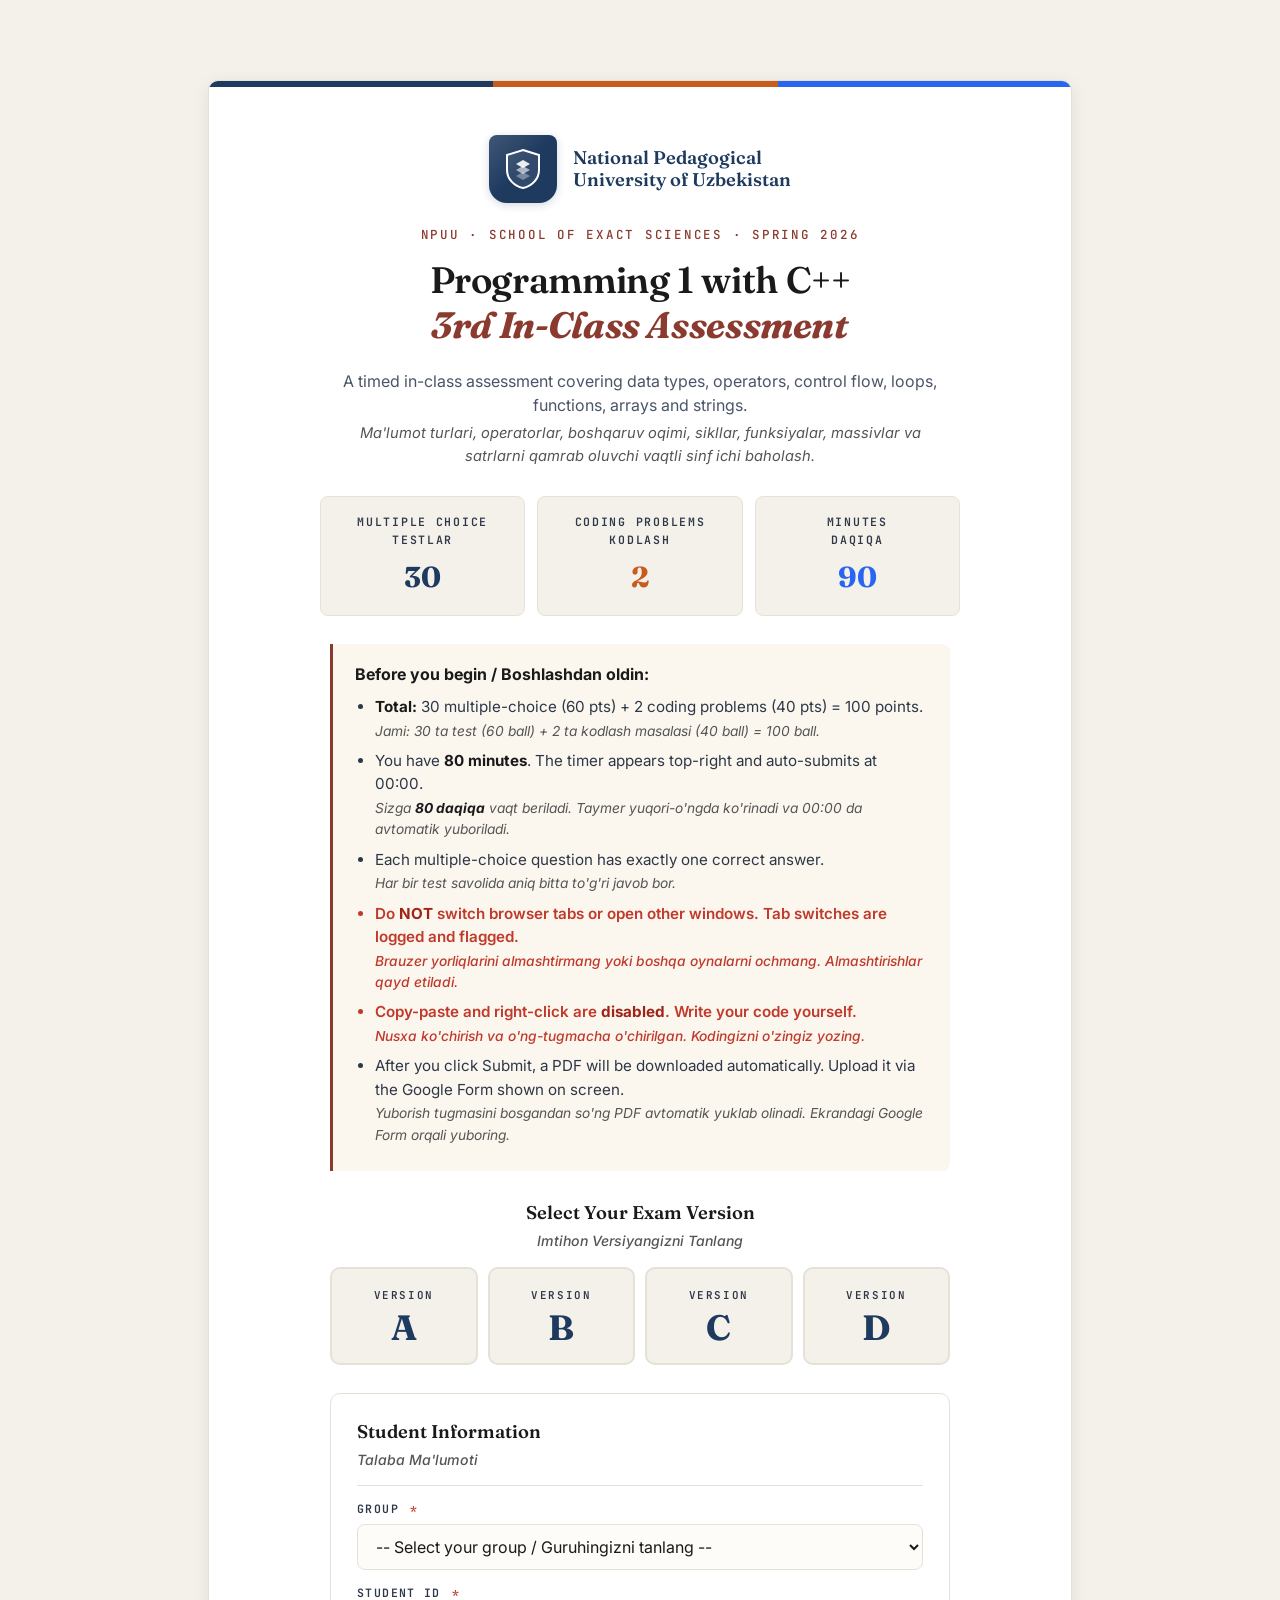
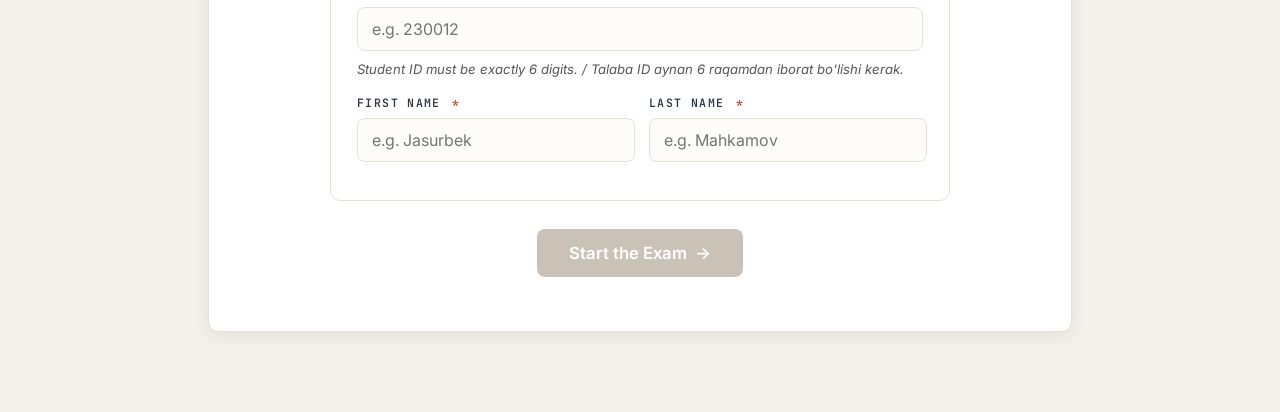
==== commit de65dbb8: "Update index.html - exam minutes changed" ====
--- a/index.html
+++ b/index.html
@@ -76,7 +76,7 @@
           </div>
           <div class="meta-item m3">
             <div class="k">Minutes<br />Daqiqa</div>
-            <div class="v">80</div>
+            <div class="v">90</div>
           </div>
         </div>
 
